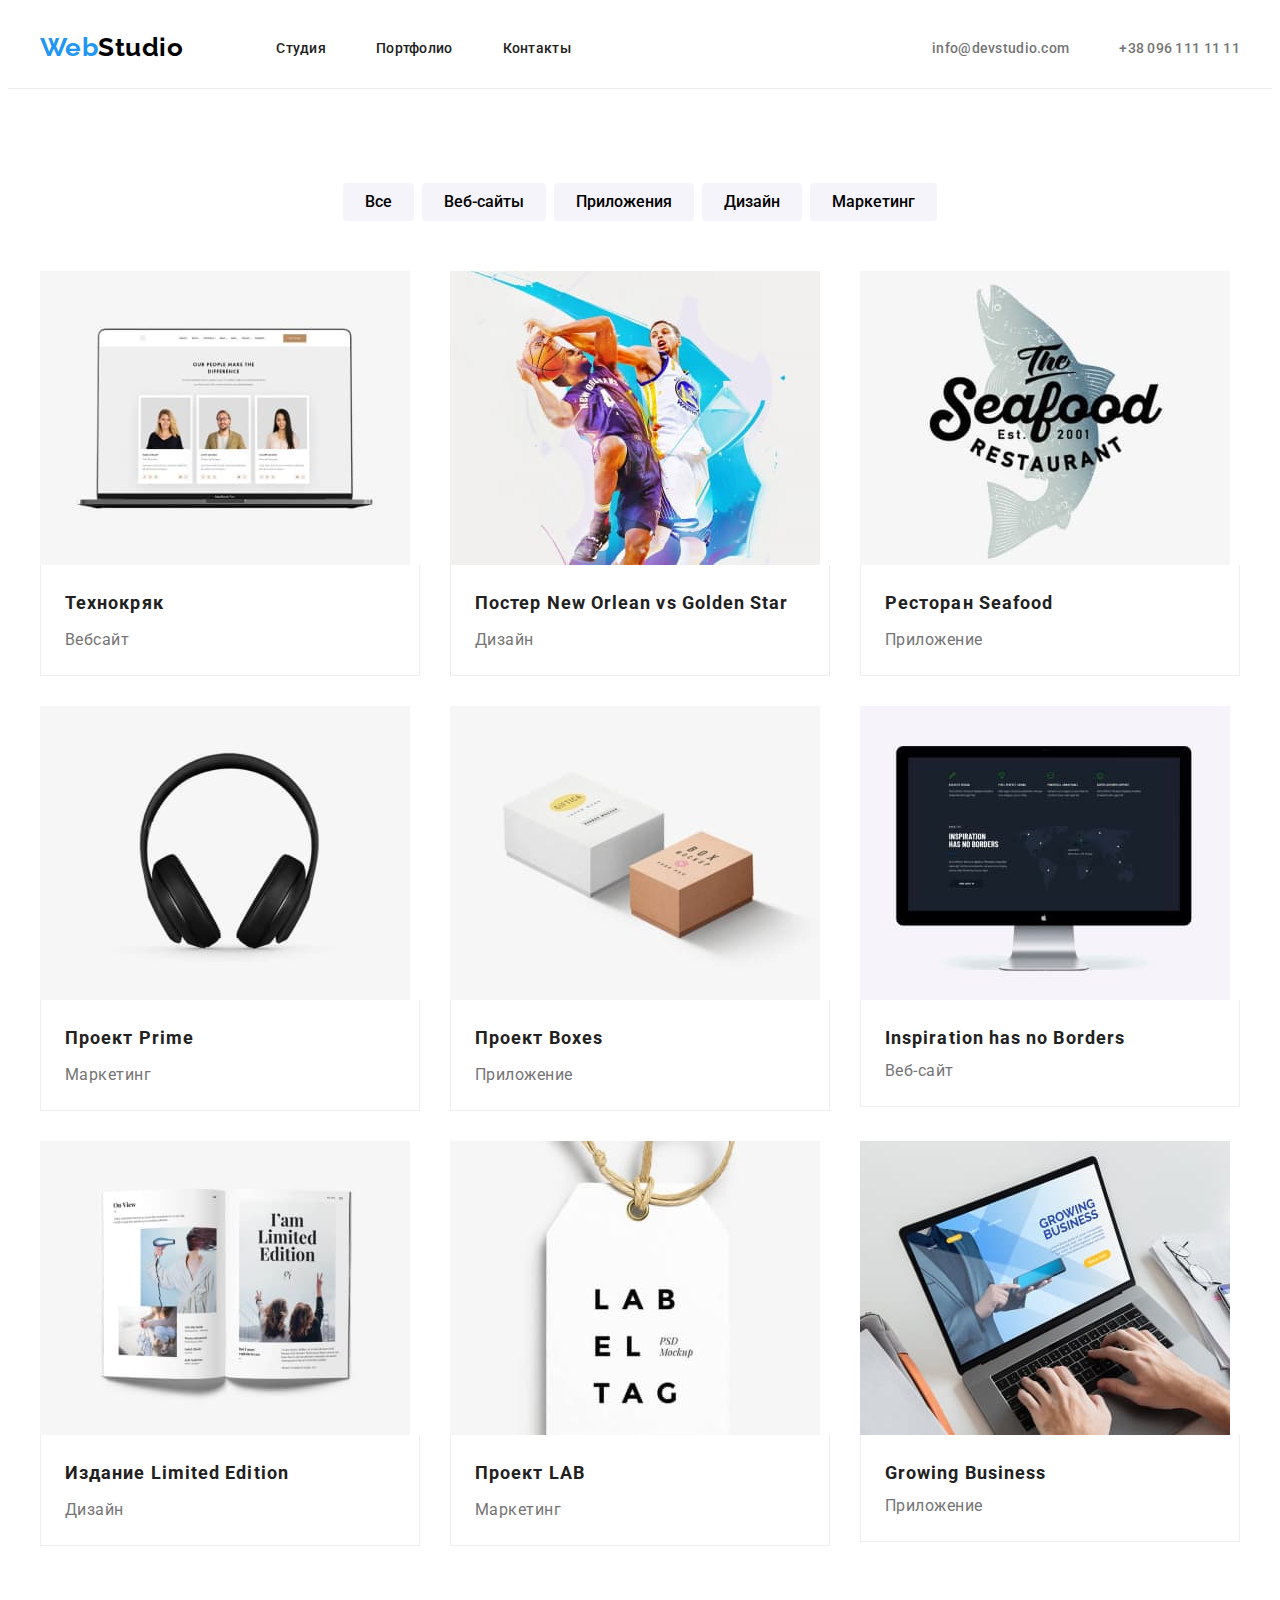
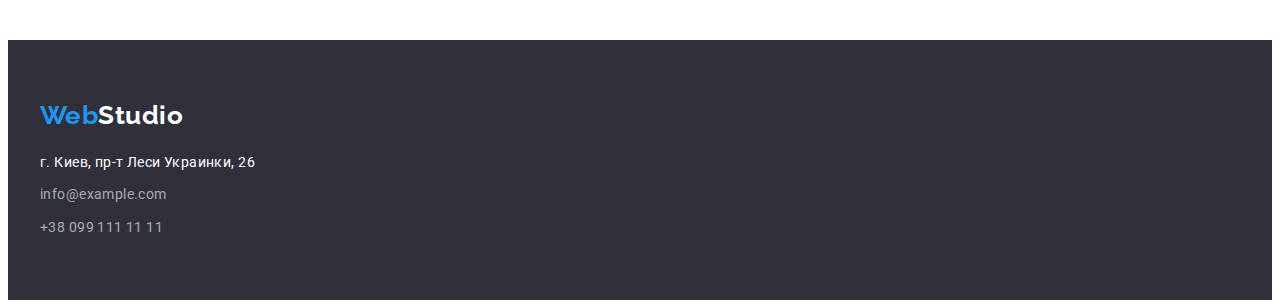
==== portfolio.html @ 72f6aed5 "Initial commit" ====
<!DOCTYPE html>
<html lang="ru">
<head>
    <meta charset="UTF-8">
    <meta http-equiv="X-UA-Compatible" content="IE=edge">
    <meta name="viewport" content="width=device-width, initial-scale=1.0">
    <title>Portfolio</title>
    <link rel="preconnect" href="https://fonts.gstatic.com">
    <link href="https://fonts.googleapis.com/css2?family=Raleway:wght@700&family=Roboto:wght@400;500;700;900&display=swap"
        rel="stylesheet">
    <link rel="stylesheet" href="https://cdnjs.cloudflare.com/ajax/libs/modern-normalize/0.2.0/modern-normalize.min.css"
        integrity="sha512-sqIVMkf5f8XGYI/UZYGs7wODxlUeoj9JknataPfUwtvrSKWMHrMXGZ7Evb6nabFYJQG15vFFyALe6r0nWCD1Ug=="
        crossorigin="anonymous" referrerpolicy="no-referrer" />
    <link rel="stylesheet" href="./css/styles.css">
</head>
<body>
    <!---Header, navigation, mail, phone-->
    <header class="header">
        <div class="conteiner header-conteiner">
            <nav class="nav">
                <a lang="en" href="./" class="link logo">
                    <span class="logo-p1">Web</span><span class="logo-p2">Studio</span>
                </a>
                <ul class="list menu">
                    <li class="menu-item">
                        <a href="./" class="nav-link link-hover">Студия</a>
                    </li>
                    <li class="menu-item">
                        <a href="./portfolio.html" class="nav-link">Портфолио</a>
                    </li>
                    <li class="menu-item">
                        <a href="./" class="nav-link">Контакты</a>
                    </li>
                </ul>
            </nav>
            <ul class="list menu address-margin">
                <li>
                    <a href="mailto:info@devstudio.com" class="nav-address link-hover">info@devstudio.com</a>
                </li>
                <li>
                    <a href="tel:+380961111111" class="nav-address">+38 096 111 11 11</a>
                </li>
            </ul>
        </div>
    </header>
    <main>
        <!---List filter-->
        <section class="section">
            <div class="conteiner filter-margin">
                <h1 lang="en" hidden>Filters</h1>
                <ul class="list filter-conteiner">
                    <li class="li-filter">
                        <button type="button" class="portfolio-button">Все</button>
                    </li>
                    <li class="li-filter">
                        <button type="button" class="portfolio-button">Веб-сайты</button>
                    </li>
                    <li class="li-filter">
                        <button type="button" class="portfolio-button">Приложения</button>
                    </li>
                    <li class="li-filter">
                        <button type="button" class="portfolio-button">Дизайн</button>
                    </li>
                    <li class="li-filter">
                        <button type="button" class="portfolio-button">Маркетинг</button>
                    </li>
                </ul>
            </div>
            <!---Portfolio projects-->
            <div class="conteiner">
                <h2 lang="en" hidden>List description</h2>
                <ul class="list ul-projects">
                    <li class="li-projects">
                        <img src="./images/portfolio/tehnokriak.jpg" alt="Вебсайт Технокряк" width="370" height="294">
                        <div class="li-projects-conteiner">
                            <h3 class="portfolio-projects">Технокряк</h3>
                            <p class="portfolio-projects-text">
                                Вебсайт
                            </p>
                        </div>
                    </li>
                    <li class="li-projects">
                        <img src="./images/portfolio/poster.jpg" alt="Постер с баскетболистами" width="370" height="294">
                        <div class="li-projects-conteiner">
                            <h3 class="portfolio-projects">Постер <span lang="en">New Orlean vs Golden Star</span></h3>
                            <p class="portfolio-projects-text">
                                Дизайн
                            </p>
                        </div>
                    </li>
                    <li class="li-projects">
                        <img src="./images/portfolio/restaurant.jpg" alt="Лого ресторана" width="370" height="294">
                        <div class="li-projects-conteiner">
                            <h3 class="portfolio-projects">Ресторан <span lang="en">Seafood</span></h3>
                            <p class="portfolio-projects-text">
                                Приложение
                            </p>
                        </div>
                    </li>
                    <li class="li-projects">
                        <img src="./images/portfolio/project-prime.jpg" alt="Наушники" width="370" height="294">
                        <div class="li-projects-conteiner">
                            <h3 class="portfolio-projects">Проект <span lang="en" class="portfolio-projects">Prime</span></h3>
                            <p class="portfolio-projects-text">
                                Маркетинг
                            </p>
                        </div>
                    </li>
                    <li class="li-projects">
                        <img src="./images/portfolio/project-boxes.jpg" alt="Две коробки" width="370" height="294">
                        <div class="li-projects-conteiner">
                            <h3 class="portfolio-projects">Проект <span lang="en" class="portfolio-projects">Boxes</span></h3>
                            <p class="portfolio-projects-text">
                                Приложение
                            </p>
                        </div>
                    </li>
                    <li class="li-projects">
                        <img src="./images/portfolio/inspiration.jpg" alt="Монитор" width="370" height="294">
                        <div class="li-projects-conteiner">
                            <h3><span lang="en" class="portfolio-projects">Inspiration has no Borders</span></h3>
                            <p class="portfolio-projects-text">
                                Веб-сайт
                            </p>
                        </div>
                    </li>
                    <li class="li-projects">
                        <img src="./images/portfolio/publishing.jpg" alt="Журнал" width="370" height="294">
                        <div class="li-projects-conteiner">
                            <h3 class="portfolio-projects">Издание <span lang="en" class="portfolio-projects">Limited Edition</span></h3>
                            <p class="portfolio-projects-text">
                                Дизайн
                            </p>
                        </div>
                    </li>
                    <li class="li-projects">
                        <img src="./images/portfolio/project-lab.jpg" alt="Ярлык" width="370" height="294">
                        <div class="li-projects-conteiner">
                            <h3 class="portfolio-projects">Проект <span lang="en" class="portfolio-projects">LAB</span></h3>
                            <p class="portfolio-projects-text">
                                Маркетинг
                            </p>
                        </div>
                    </li>
                    <li class="li-projects">
                        <img src="./images/portfolio/growing.jpg" alt="Ноутбук" width="370" height="294">
                        <div class="li-projects-conteiner">
                            <h3><span lang="en" class="portfolio-projects">Growing Business</span></h3>
                            <p class="portfolio-projects-text">
                                Приложение
                            </p>
                        </div>
                    </li>
                </ul>
                </div>
        </section>
    </main>
    <!---Footer-->
    <footer class="footer">
        <div class="conteiner">
            <div class="footer-logo">
                <a lang="en" href="./" class="link">
                    <span class="logo-p1">Web</span><span class="logo-p2-footer">Studio</span>
                </a>
            </div>
            <address class="address">
                <ul class="list">
                    <li class="footer-address">
                        <a href="https://goo.gl/maps/2G7X5ujzZRcChYin7" target="_blank" rel="noopener noreferrer"
                            class="address-street">г.
                            Киев, пр-т Леси Украинки, 26</a>
                    </li>
                    <li class="footer-address">
                        <a href="mailto:info@example.com" class="address-email">info@example.com</a>
                    </li>
                    <li class="footer-address">
                        <a href="tel:+380991111111" class="address-tel">+38 099 111 11 11</a>
                    </li>
                </ul>
            </address>
        </div>
    </footer>
</body>
</html>
---- css/styles.css ----
:root {
  --main-font: "roboto", sans-serif;
  --secondary-font: "raleway", sans-serif;
  --main-text-color: #212121;
  --accent-color: #2196f3;
  --logo-p2-header-color: #000000;
  --nav-address-color: #757575;
  --hero-footer-background-color: #2f303a;
  --hero-title-color: #ffffff;
  --hero-button-color: #ffffff;
  --hero-button-background-color: #188ce8;
  --features-text-team-position-portfolio-projects-text: #757575;
  --team-section-background: #f5f4fa;
  --portfolio-button-background-color: #f5f4fa;
  --portfolio-button-background-color-hover: #2196f3;
  --portfolio-button-hover-focus-color: #ffffff;
  --logo-p2-footer-color: #ffffff;
  --address-street-color: #ffffff;
}

h1,
h2,
h3,
p {
  margin-bottom: 0;
  margin-top: 0;
}

img {
  display: block;
}

ul,
ol {
  margin-bottom: 0;
  margin-top: 0;
  padding-left: 0;
}
body {
  color: var(--main-text-color);
  font-family: var(--main-font);
  font-weight: 400;

  letter-spacing: 0.03em;
}

.list {
  list-style: none;
}

.link {
  text-decoration: none;
}

/* ==========WEB STUDIO========== */

.header {
  padding-top: 24px;
  padding-bottom: 25px;
  border-bottom: 1px solid #ececec;
}

.conteiner {
  width: 1200px;
  padding-left: 15px;
  padding-right: 15px;
  margin: 0 auto;
}

.section {
  padding-top: 94px;
  padding-bottom: 94px;
}

.header-conteiner {
  display: flex;
  align-items: center;
}

.nav {
  display: flex;
  align-items: center;
}

.menu {
  display: flex;
  align-items: center;
}

.logo {
  margin-right: 93px;
}

.menu-item:not(:last-child) {
  margin-right: 50px;
}

.address-margin {
  margin-left: auto;
}

.address-margin .link-hover {
  margin-right: 50px;
}

/* =====header====== */

.logo-p1 {
  font-family: var(--secondary-font);
  font-weight: 700;
  font-size: 26px;
  line-height: 1.19;
  color: var(--accent-color);
}

.logo-p2 {
  font-family: var(--secondary-font);
  font-weight: 700;
  font-size: 26px;
  line-height: 1.19;
  color: var(--logo-p2-header-color);
}

.nav-link {
  font-weight: 500;
  font-size: 14px;
  line-height: 1.14;
  letter-spacing: 0.02em;
  color: var(--main-text-color);

  text-decoration: none;
}

.nav-link:hover,
.nav-link:focus {
  color: var(--accent-color);
}

.nav-address {
  font-weight: 500;
  font-size: 14px;
  line-height: 1.14;
  letter-spacing: 0.02em;
  color: var(--nav-address-color);

  text-decoration: none;
}

.nav-address:hover,
.nav-address:focus {
  color: var(--accent-color);
}
/* =====END header====== */

/* =====hero===== */

.hero-section {
  padding-top: 200px;
  padding-bottom: 200px;

  background: #c4c4c4 url(../images/hero-bg.jpg) no-repeat 50% 50%;
  text-align: center;
  background-color: var(--hero-footer-background-color);
}

.hero-title {
  margin-bottom: 30px;

  font-weight: 900;
  font-size: 44px;
  line-height: 1.36;
  letter-spacing: 0.06em;
  color: var(--hero-title-color);
  text-transform: uppercase;
}

.hero-button {
  border: none;
  box-shadow: 0px 4px 4px rgba(0, 0, 0, 0.15);
  border-radius: 4px;

  color: var(--hero-button-color);
  background-color: var(--accent-color);
  font-family: var(--main-font);
  padding: 10px 32px;
  font-weight: 700;
  font-size: 16px;
  line-height: 1.87;
  letter-spacing: 0.06em;
}

.hero-button:hover,
.hero-button:focus {
  background: var(--hero-button-background-color);
  cursor: pointer;
}

/* =====END hero===== */

/* =====features===== */

.ul-features {
  display: flex;
  margin-top: -30px;
  margin-left: -30px;
}

.li-features {
  flex-basis: calc((100% - 120px) / 4);
  margin-top: 30px;
  margin-left: 30px;
}

.features-title {
  margin-bottom: 10px;
  font-weight: 700;
  font-size: 14px;
  line-height: 1.14;
  text-transform: uppercase;
}

.features-text {
  font-size: 14px;
  line-height: 1.71;
  color: var(--features-text-team-position-portfolio-projects-text);
}

/* =====END features===== */

/* =====our job===== */

.ourjob-section {
  padding-bottom: 94px;
}

.ourjob-title {
  font-weight: 700;
  font-size: 36px;
  line-height: 1.16;
  text-align: center;
  margin-bottom: 50px;
}

.ul-ourjob {
  display: flex;
  margin-top: -30px;
  margin-left: -30px;
}

.li-ourjob {
  flex-basis: calc((100% - 90px) / 3);
  margin-top: 30px;
  margin-left: 30px;
}

/* =====END our job===== */

/* =====our team===== */

.team-section-bg {
  background-color: var(--team-section-background);
}

.ul-ourteam {
  display: flex;
  margin-top: -30px;
  margin-left: -30px;
}

.li-ourteam {
  flex-basis: calc((100% - 120px) / 4);
  margin-top: 30px;
  margin-left: 30px;

  box-shadow: 0px 1px 3px rgba(0, 0, 0, 0.12), 0px 1px 1px rgba(0, 0, 0, 0.14),
    0px 2px 1px rgba(0, 0, 0, 0.2);
  border-radius: 0px 0px 4px 4px;
  background-color: #ffffff;
}

.li-ourteam-conteiner {
  padding-top: 30px;
  padding-right: 30px;
  padding-bottom: 30px;
  padding-left: 30px;
  text-align: center;
}

.team-title {
  margin-bottom: 50px;

  font-weight: 700;
  font-size: 36px;
  line-height: 1.17;
  text-align: center;
}

.team-name {
  margin-bottom: 10px;

  font-weight: 500;
  font-size: 16px;
  line-height: 1.19;
}

.team-position {
  font-size: 16px;
  line-height: 1.19;
  color: var(--features-text-team-position-portfolio-projects-text);
}

/* =====END our team===== */

/* =====footer===== */

.footer {
  padding-top: 60px;
  padding-bottom: 60px;
  background-color: var(--hero-footer-background-color);
}

.footer-logo {
  margin-bottom: 20px;
}

.footer-address:not(:last-child) {
  margin-bottom: 9px;
}

.address {
  font-style: normal;
  font-size: 14px;
  line-height: 1.71;
  letter-spacing: 0.03em;
}

.logo-p2-footer {
  font-family: var(--secondary-font);
  font-weight: 700;
  font-size: 26px;
  line-height: 1.19;
  color: var(--logo-p2-footer-color);
}

.address-street {
  color: var(--address-street-color);

  text-decoration: none;
}

.address-email,
.address-tel {
  color: rgba(255, 255, 255, 0.6);

  text-decoration: none;
}
/* =====END footer===== */

/* ==========PORTFOLIO========== */

/* =====portfolio-button===== */

.filter-margin {
  margin-bottom: 50px;
}

.filter-conteiner {
  display: flex;
  justify-content: center;

  margin-top: -8px;
  margin-left: -8px;
}

.li-filter {
  margin-top: 8px;
  margin-left: 8px;
}

.portfolio-button {
  border: none;
  border-radius: 4px;
  padding: 6px 22px;

  font-family: var(--main-font);
  font-weight: 500;
  font-size: 16px;
  line-height: 1.62;
  background-color: var(--portfolio-button-background-color);
}

.portfolio-button:hover,
.portfolio-button:focus {
  box-shadow: 0px 3px 1px rgba(0, 0, 0, 0.1), 0px 1px 2px rgba(0, 0, 0, 0.08),
    0px 2px 2px rgba(0, 0, 0, 0.12);

  color: var(--portfolio-button-hover-focus-color);
  background-color: var(--portfolio-button-background-color-hover);
  cursor: pointer;
}

/* ===== END portfolio-button===== */

/* =====portfolio-projects===== */

.ul-projects {
  display: flex;
  flex-wrap: wrap;
  margin-top: -30px;
  margin-left: -30px;
}

.li-projects {
  margin-top: 30px;
  margin-left: 30px;
  flex-basis: calc((100% - 90px) / 3);

  background: #ffffff;
  /* outline: 1px solid #eeeeee; */
}

.li-projects-conteiner {
  padding-top: 20px;
  padding-right: 24px;
  padding-left: 24px;
  padding-bottom: 20px;
  border-right: 1px solid #eeeeee;
  border-bottom: 1px solid #eeeeee;
  border-left: 1px solid #eeeeee;
}

.portfolio-projects {
  margin-bottom: 4px;

  font-weight: 700;
  font-size: 18px;
  line-height: 2;
  letter-spacing: 0.06em;
}

.portfolio-projects-text {
  font-size: 16px;
  line-height: 1.87;

  color: var(--features-text-team-position-portfolio-projects-text);
}
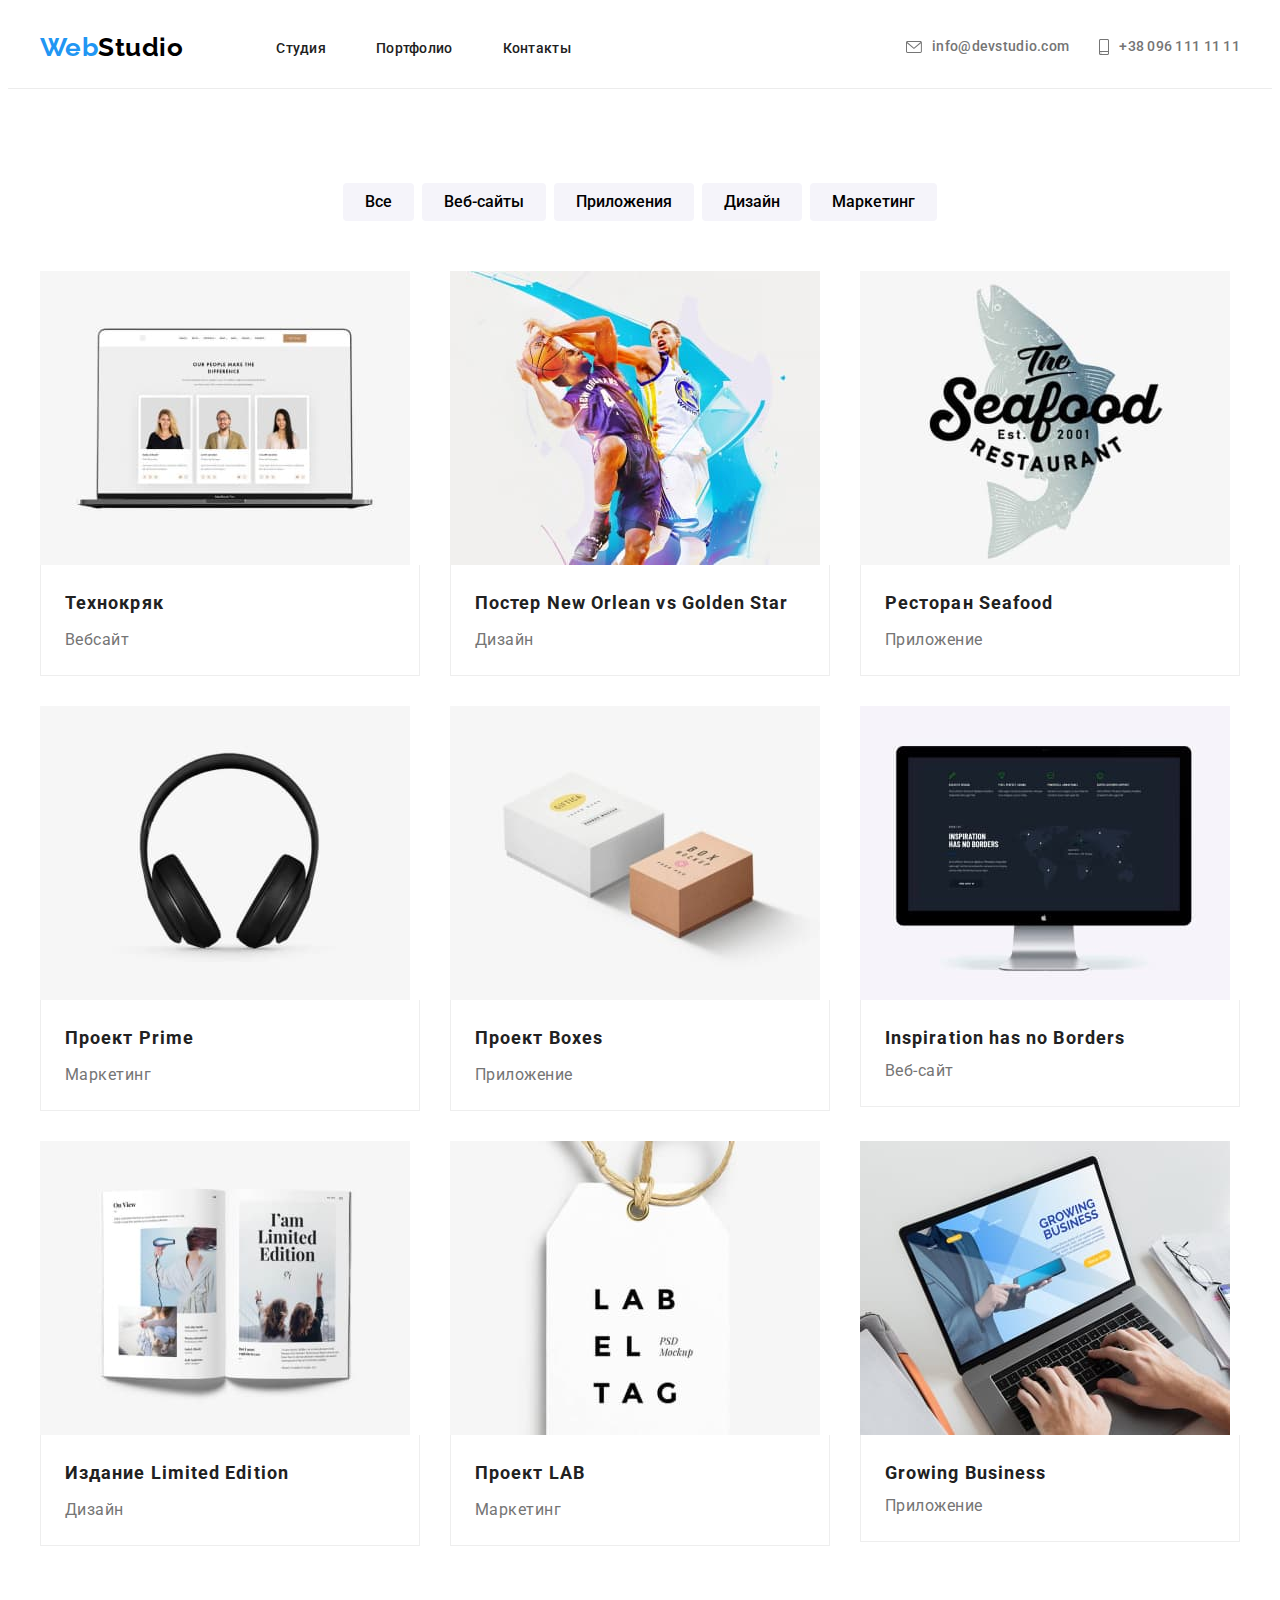
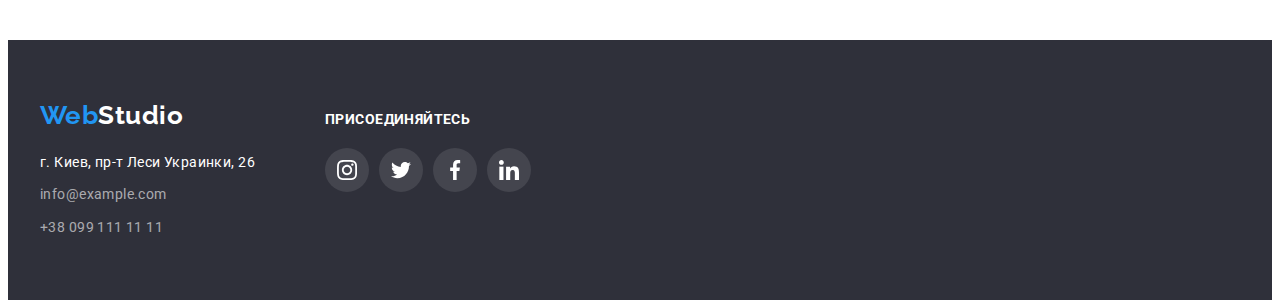
==== commit 686fc8a8: "partners done, footer done, portfolio done" ====
--- a/portfolio.html
+++ b/portfolio.html
@@ -23,7 +23,7 @@
                 </a>
                 <ul class="list menu">
                     <li class="menu-item">
-                        <a href="./" class="nav-link link-hover">Студия</a>
+                        <a href="./" class="nav-link">Студия</a>
                     </li>
                     <li class="menu-item">
                         <a href="./portfolio.html" class="nav-link">Портфолио</a>
@@ -34,11 +34,21 @@
                 </ul>
             </nav>
             <ul class="list menu address-margin">
-                <li>
-                    <a href="mailto:info@devstudio.com" class="nav-address link-hover">info@devstudio.com</a>
+                <li class="nav-address-list">
+                    <a href="mailto:info@devstudio.com" class="nav-address">
+                        <svg class="nav-icon" width="16" height="12">
+                            <use href="../icons/sprite.svg#icon-nav-envelope"></use>
+                        </svg>
+                        info@devstudio.com
+                    </a>
                 </li>
                 <li>
-                    <a href="tel:+380961111111" class="nav-address">+38 096 111 11 11</a>
+                    <a href="tel:+380961111111" class="nav-address">
+                        <svg class="nav-icon" width="10" height="16">
+                            <use href="../icons/sprite.svg#icon-nav-phone"></use>
+                        </svg>
+                        +38 096 111 11 11
+                    </a>
                 </li>
             </ul>
         </div>
@@ -71,6 +81,7 @@
                 <h2 lang="en" hidden>List description</h2>
                 <ul class="list ul-projects">
                     <li class="li-projects">
+                        <a href="" class="projects-list-link">
                         <img src="./images/portfolio/tehnokriak.jpg" alt="Вебсайт Технокряк" width="370" height="294">
                         <div class="li-projects-conteiner">
                             <h3 class="portfolio-projects">Технокряк</h3>
@@ -78,8 +89,10 @@
                                 Вебсайт
                             </p>
                         </div>
-                    </li>
-                    <li class="li-projects">
+                        </a>
+                    </li>
+                    <li class="li-projects">
+                        <a href="" class="projects-list-link">
                         <img src="./images/portfolio/poster.jpg" alt="Постер с баскетболистами" width="370" height="294">
                         <div class="li-projects-conteiner">
                             <h3 class="portfolio-projects">Постер <span lang="en">New Orlean vs Golden Star</span></h3>
@@ -87,8 +100,10 @@
                                 Дизайн
                             </p>
                         </div>
-                    </li>
-                    <li class="li-projects">
+                        </a>
+                    </li>
+                    <li class="li-projects">
+                        <a href="" class="projects-list-link">
                         <img src="./images/portfolio/restaurant.jpg" alt="Лого ресторана" width="370" height="294">
                         <div class="li-projects-conteiner">
                             <h3 class="portfolio-projects">Ресторан <span lang="en">Seafood</span></h3>
@@ -96,8 +111,10 @@
                                 Приложение
                             </p>
                         </div>
-                    </li>
-                    <li class="li-projects">
+                        </a>
+                    </li>
+                    <li class="li-projects">
+                        <a href="" class="projects-list-link">
                         <img src="./images/portfolio/project-prime.jpg" alt="Наушники" width="370" height="294">
                         <div class="li-projects-conteiner">
                             <h3 class="portfolio-projects">Проект <span lang="en" class="portfolio-projects">Prime</span></h3>
@@ -105,8 +122,10 @@
                                 Маркетинг
                             </p>
                         </div>
-                    </li>
-                    <li class="li-projects">
+                        </a>
+                    </li>
+                    <li class="li-projects">
+                        <a href="" class="projects-list-link">
                         <img src="./images/portfolio/project-boxes.jpg" alt="Две коробки" width="370" height="294">
                         <div class="li-projects-conteiner">
                             <h3 class="portfolio-projects">Проект <span lang="en" class="portfolio-projects">Boxes</span></h3>
@@ -114,8 +133,10 @@
                                 Приложение
                             </p>
                         </div>
-                    </li>
-                    <li class="li-projects">
+                        </a>
+                    </li>
+                    <li class="li-projects">
+                        <a href="" class="projects-list-link">
                         <img src="./images/portfolio/inspiration.jpg" alt="Монитор" width="370" height="294">
                         <div class="li-projects-conteiner">
                             <h3><span lang="en" class="portfolio-projects">Inspiration has no Borders</span></h3>
@@ -123,8 +144,10 @@
                                 Веб-сайт
                             </p>
                         </div>
-                    </li>
-                    <li class="li-projects">
+                        </a>
+                    </li>
+                    <li class="li-projects">
+                        <a href="" class="projects-list-link">
                         <img src="./images/portfolio/publishing.jpg" alt="Журнал" width="370" height="294">
                         <div class="li-projects-conteiner">
                             <h3 class="portfolio-projects">Издание <span lang="en" class="portfolio-projects">Limited Edition</span></h3>
@@ -132,8 +155,10 @@
                                 Дизайн
                             </p>
                         </div>
-                    </li>
-                    <li class="li-projects">
+                        </a>
+                    </li>
+                    <li class="li-projects">
+                        <a href="" class="projects-list-link">
                         <img src="./images/portfolio/project-lab.jpg" alt="Ярлык" width="370" height="294">
                         <div class="li-projects-conteiner">
                             <h3 class="portfolio-projects">Проект <span lang="en" class="portfolio-projects">LAB</span></h3>
@@ -141,8 +166,10 @@
                                 Маркетинг
                             </p>
                         </div>
-                    </li>
-                    <li class="li-projects">
+                        </a>
+                    </li>
+                    <li class="li-projects">
+                        <a href="" class="projects-list-link">
                         <img src="./images/portfolio/growing.jpg" alt="Ноутбук" width="370" height="294">
                         <div class="li-projects-conteiner">
                             <h3><span lang="en" class="portfolio-projects">Growing Business</span></h3>
@@ -150,6 +177,7 @@
                                 Приложение
                             </p>
                         </div>
+                        </a>
                     </li>
                 </ul>
                 </div>
@@ -157,27 +185,64 @@
     </main>
     <!---Footer-->
     <footer class="footer">
-        <div class="conteiner">
-            <div class="footer-logo">
-                <a lang="en" href="./" class="link">
-                    <span class="logo-p1">Web</span><span class="logo-p2-footer">Studio</span>
-                </a>
+        <div class="conteiner footer-conteiner">
+            <div class="footer-address-conteiner">
+                <div class="footer-logo">
+                    <a lang="en" href="./" class="link">
+                        <span class="logo-p1">Web</span><span class="logo-p2-footer">Studio</span>
+                    </a>
+                </div>
+                <address class="address">
+                    <ul class="list">
+                        <li class="footer-address">
+                            <a href="https://goo.gl/maps/2G7X5ujzZRcChYin7" target="_blank" rel="noopener noreferrer"
+                                class="address-street">г.
+                                Киев, пр-т Леси Украинки, 26</a>
+                        </li>
+                        <li class="footer-address">
+                            <a href="mailto:info@example.com" class="address-email">info@example.com</a>
+                        </li>
+                        <li class="footer-address">
+                            <a href="tel:+380991111111" class="address-tel">+38 099 111 11 11</a>
+                        </li>
+                    </ul>
+                </address>
             </div>
-            <address class="address">
-                <ul class="list">
-                    <li class="footer-address">
-                        <a href="https://goo.gl/maps/2G7X5ujzZRcChYin7" target="_blank" rel="noopener noreferrer"
-                            class="address-street">г.
-                            Киев, пр-т Леси Украинки, 26</a>
-                    </li>
-                    <li class="footer-address">
-                        <a href="mailto:info@example.com" class="address-email">info@example.com</a>
-                    </li>
-                    <li class="footer-address">
-                        <a href="tel:+380991111111" class="address-tel">+38 099 111 11 11</a>
-                    </li>
-                </ul>
-            </address>
+            <div class="footer-social-conteiner">
+                <p class="footer-social-header">
+                    Присоединяйтесь
+                </p>
+                <ul class="list footer-social-content">
+                    <li class="footer-social-item">
+                        <a href="" class="footer-social-link">
+                            <svg class="footer-social-icon" width="20" height="20">
+                                <use href="../icons/sprite.svg#icon-instagram-white"></use>
+                            </svg>
+                        </a>
+                    </li>
+                    <li class="footer-social-item">
+                        <a href="" class="footer-social-link">
+                            <svg class="footer-social-icon" width="20" height="20">
+                                <use href="../icons/sprite.svg#icon-twitter-white"></use>
+                            </svg>
+                        </a>
+                    </li>
+                    <li class="footer-social-item">
+                        <a href="" class="footer-social-link">
+                            <svg class="footer-social-icon" width="20" height="20">
+                                <use href="../icons/sprite.svg#icon-facebook-white"></use>
+                            </svg>
+                        </a>
+                    </li>
+                    <li class="footer-social-item">
+                        <a href="" class="footer-social-link">
+                            <svg class="footer-social-icon" width="20" height="20">
+                                <use href="../icons/sprite.svg#icon-linkedin-white"></use>
+                            </svg>
+                        </a>
+                    </li>
+                </ul>
+            </div>
         </div>
     </footer>
 </body>
--- a/css/styles.css
+++ b/css/styles.css
@@ -99,10 +99,6 @@
   margin-left: auto;
 }
 
-.address-margin .link-hover {
-  margin-right: 50px;
-}
-
 /* =====header====== */
 
 .logo-p1 {
@@ -119,6 +115,10 @@
   font-size: 26px;
   line-height: 1.19;
   color: var(--logo-p2-header-color);
+}
+
+.nav-address-list {
+  margin-right: 30px;
 }
 
 .nav-link {
@@ -137,6 +137,8 @@
 }
 
 .nav-address {
+  display: flex;
+  align-items: center;
   font-weight: 500;
   font-size: 14px;
   line-height: 1.14;
@@ -146,21 +148,34 @@
   text-decoration: none;
 }
 
+.nav-icon {
+  margin-right: 10px;
+  fill: currentColor;
+}
+
 .nav-address:hover,
 .nav-address:focus {
   color: var(--accent-color);
 }
+
 /* =====END header====== */
 
 /* =====hero===== */
 
 .hero-section {
+  max-width: 1600px;
   padding-top: 200px;
   padding-bottom: 200px;
 
-  background: #c4c4c4 url(../images/hero-bg.jpg) no-repeat 50% 50%;
+  background-color: #c4c4c4;
+  background-image: linear-gradient(
+      rgba(47, 48, 58, 0.4),
+      rgba(47, 48, 58, 0.4)
+    ),
+    url(../images/hero-bg.jpg);
+  /* background-position: 50% 50%; */
+  background-size: cover;
   text-align: center;
-  background-color: var(--hero-footer-background-color);
 }
 
 .hero-title {
@@ -199,16 +214,32 @@
 
 /* =====features===== */
 
-.ul-features {
+.features-content {
   display: flex;
   margin-top: -30px;
   margin-left: -30px;
 }
 
-.li-features {
+.features-list {
   flex-basis: calc((100% - 120px) / 4);
   margin-top: 30px;
   margin-left: 30px;
+}
+
+.features-icon-conteiner {
+  display: flex;
+  align-items: center;
+  justify-content: center;
+  margin-bottom: 30px;
+  border-radius: 4px;
+  height: 120px;
+  background: #f5f4fa;
+  border-radius: 4px;
+}
+
+.features-icon {
+  width: 70px;
+  height: 70px;
 }
 
 .features-title {
@@ -261,13 +292,13 @@
   background-color: var(--team-section-background);
 }
 
-.ul-ourteam {
+.ourteam-content {
   display: flex;
   margin-top: -30px;
   margin-left: -30px;
 }
 
-.li-ourteam {
+.ourteam-list {
   flex-basis: calc((100% - 120px) / 4);
   margin-top: 30px;
   margin-left: 30px;
@@ -278,11 +309,11 @@
   background-color: #ffffff;
 }
 
-.li-ourteam-conteiner {
+.ourteam-conteiner {
   padding-top: 30px;
-  padding-right: 30px;
+  padding-right: 32px;
   padding-bottom: 30px;
-  padding-left: 30px;
+  padding-left: 32px;
   text-align: center;
 }
 
@@ -304,12 +335,81 @@
 }
 
 .team-position {
+  margin-bottom: 16px;
   font-size: 16px;
   line-height: 1.19;
   color: var(--features-text-team-position-portfolio-projects-text);
 }
 
+.ourteam-social-content {
+  display: flex;
+  justify-content: space-between;
+}
+
+.ourteam-social-link {
+  display: flex;
+  align-items: center;
+  justify-content: center;
+  width: 44px;
+  height: 44px;
+  border-radius: 50%;
+  color: #afb1b8;
+}
+
+.ourteam-social-link:hover,
+.ourteam-social-link:focus {
+  background-color: var(--accent-color);
+  color: #ffffff;
+}
+
+.ourteam-social-icon {
+  fill: currentColor;
+  width: 20px;
+  height: 20px;
+}
+
 /* =====END our team===== */
+
+/* =====Clients===== */
+
+.clients-conteiner {
+  padding: 94px 215px;
+}
+
+.clients-content {
+  display: flex;
+  justify-content: center;
+  margin-top: -30px;
+  margin-right: -30px;
+}
+
+.clients-list {
+  margin-top: 30px;
+  margin-left: 30px;
+  flex-basis: calc((100% - 180px) / 6);
+}
+
+.clients-link {
+  display: flex;
+  justify-content: center;
+  align-items: center;
+  width: 170px;
+  height: 92px;
+  border: 1px solid #afb1b8;
+  border-radius: 4px;
+  color: #afb1b8;
+}
+
+.clients-icon {
+  fill: currentColor;
+}
+
+.clients-link:hover,
+.clients-link:focus {
+  border: 1px solid var(--accent-color);
+  border-radius: 4px;
+  color: var(--accent-color);
+}
 
 /* =====footer===== */
 
@@ -317,6 +417,14 @@
   padding-top: 60px;
   padding-bottom: 60px;
   background-color: var(--hero-footer-background-color);
+}
+
+.footer-conteiner {
+  display: flex;
+}
+
+.footer-address-conteiner {
+  margin-right: 70px;
 }
 
 .footer-logo {
@@ -354,6 +462,48 @@
 
   text-decoration: none;
 }
+
+.footer-social-conteiner {
+  width: 206px;
+}
+
+.footer-social-header {
+  padding-top: 12px;
+  margin-bottom: 20px;
+  font-weight: bold;
+  font-size: 14px;
+  line-height: 1.14;
+  letter-spacing: 0.03em;
+  text-transform: uppercase;
+
+  color: #ffffff;
+}
+
+.footer-social-content {
+  display: flex;
+  justify-content: space-between;
+}
+
+.footer-social-link {
+  display: flex;
+  align-items: center;
+  justify-content: center;
+  width: 44px;
+  height: 44px;
+  border-radius: 50%;
+  background: rgba(255, 255, 255, 0.1);
+}
+
+.ourteam-social-icon {
+  width: 20px;
+  height: 20px;
+}
+
+.footer-social-link:hover,
+.footer-social-link:focus {
+  background-color: var(--accent-color);
+}
+
 /* =====END footer===== */
 
 /* ==========PORTFOLIO========== */
@@ -417,6 +567,18 @@
 
   background: #ffffff;
   /* outline: 1px solid #eeeeee; */
+}
+
+.projects-list-link {
+  display: block;
+  text-decoration: none;
+  color: var(--main-text-color);
+}
+
+.projects-list-link:hover,
+.projects-list-link:focus {
+  box-shadow: 0px 1px 1px rgba(0, 0, 0, 0.12), 0px 4px 4px rgba(0, 0, 0, 0.06),
+    1px 4px 6px rgba(0, 0, 0, 0.16);
 }
 
 .li-projects-conteiner {
